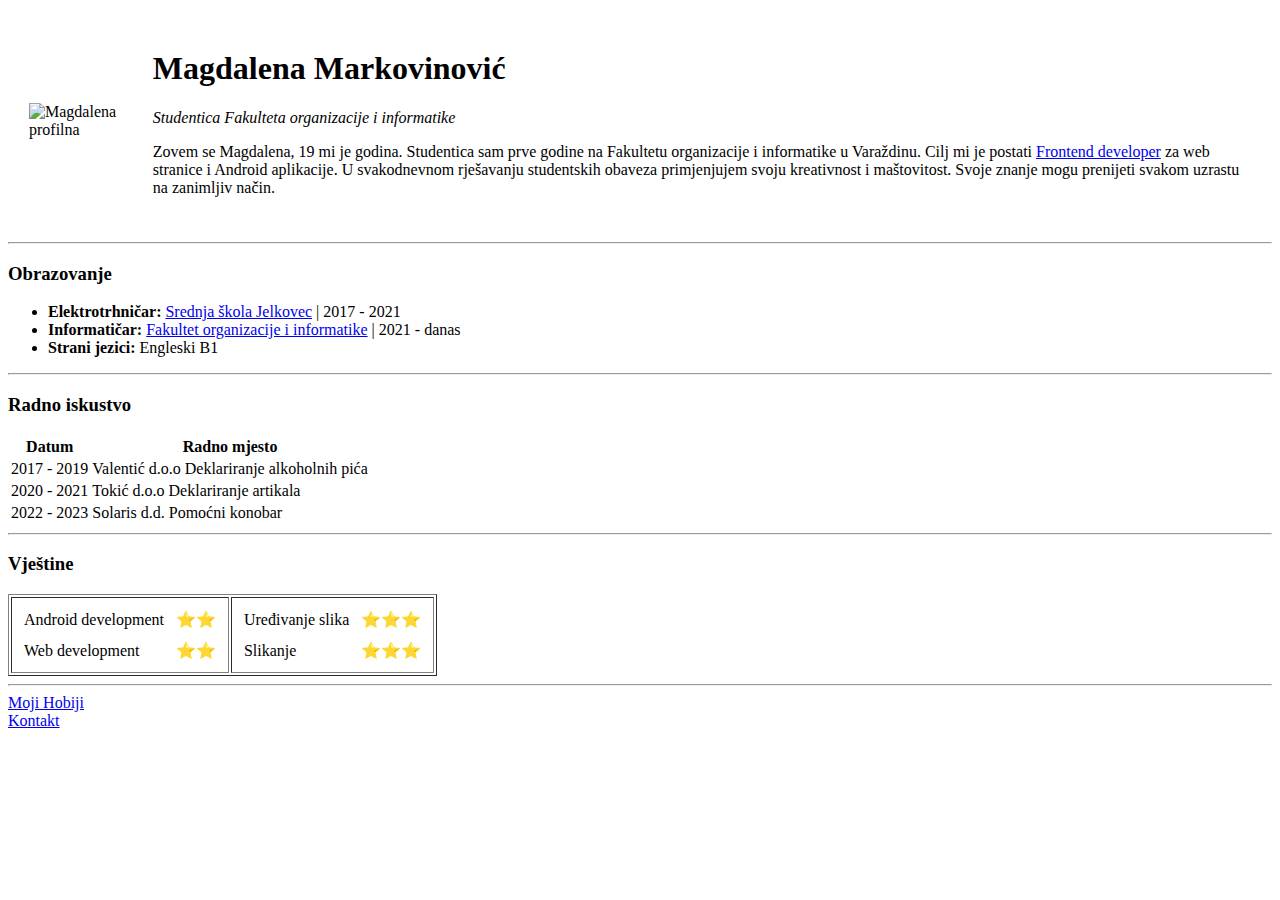
==== index.html @ 9ccb820f "Nova osobna stranica s CV-om" ====
<!DOCTYPE html>
<html lang="en">
<head>
    <meta charset="UTF-8">
    <meta http-equiv="X-UA-Compatible" content="IE=edge">
    <meta name="viewport" content="width=device-width, initial-scale=1.0">
    <title>Magdalenina stranica</title>
</head>
<body>
    <table cellspacing="20">
        <tr>
            <td><img src="https://mmarkovinovic.files.wordpress.com/2021/11/dsc_3919-1.jpg?w=303" alt="Magdalena profilna"></td>
            <td>
                <h1>Magdalena Markovinović</h1>
                <em><!--Preporuča se korištenje em elementa za italic text-->
                    <p>Studentica Fakulteta organizacije i informatike</p>
                </em>

                <p>Zovem se Magdalena, 19 mi je godina. Studentica sam
                    prve godine na Fakultetu organizacije i informatike u
                    Varaždinu. Cilj mi je postati <a href="https://www.w3schools.com/whatis/whatis_frontenddev.asp">Frontend developer</a> za web
                    stranice i Android aplikacije. U svakodnevnom rješavanju
                    studentskih obaveza primjenjujem svoju kreativnost i
                    maštovitost. Svoje znanje mogu prenijeti svakom uzrastu
                    na zanimljiv način. </p>
            </td>
        </tr>
    </table>
        <hr>

        <h3>Obrazovanje </h3>
        <ul><!--Preporuča se korištenje strong elementa za bold text-->
            <li><strong>Elektrotrhničar: </strong><a href="http://www.ss-jelkovec.skole.hr/"> Srednja škola Jelkovec</a> | 2017 - 2021</li>
            <li><strong>Informatičar: </strong> <a href="https://www.foi.unizg.hr/">Fakultet organizacije i informatike</a> | 2021 - danas</li>
            <li><strong>Strani jezici: </strong>Engleski B1</li>
        </ul>
    <hr>   
        <h3>Radno iskustvo</h3>
        <table>
            <thead>
                <tr>
                    <th>Datum</th>
                    <th>Radno mjesto</tr>
                </th>
            </thead>
            <tbody>
                <tr>
                    <td>2017 - 2019</td>
                    <td>Valentić d.o.o Deklariranje alkoholnih pića</td>
                </tr>
                <tr>
                    <td>2020 - 2021</td>
                    <td>Tokić d.o.o Deklariranje artikala</td>
                </tr>
                <tr>
                    <td>2022 - 2023</td>
                    <td>Solaris d.d. Pomoćni konobar</td>
                </tr>
            </tbody>
        </table>
    <hr>
        <h3>Vještine</h3>
        <table border="1">
            <tr>
                <td>
                    <table cellspacing="10">
                    <tr>
                        <td>Android development</td>
                        <td>⭐⭐</tr>
                    </tr>
                    <tr>
                        <td>Web development</td>
                        <td> ⭐⭐</td>
                        </td>
                    </tr>
                    </table>
                </td>
                <td>
                    <table cellspacing="10">
                    <tr>
                        <td>Uređivanje slika</td>
                        <td>⭐⭐⭐</tr>
                    </tr>
                    <tr>
                        <td>Slikanje</td>
                        <td> ⭐⭐⭐</td>
                        </td>
                    </tr>
                    </table>
                </td>
            </tr>
        </table>
        <hr>
        <a href="hobbi.html">Moji Hobiji</a>
        <br>   
        <a href="kontakt.html">Kontakt</a>
</body>
</html>
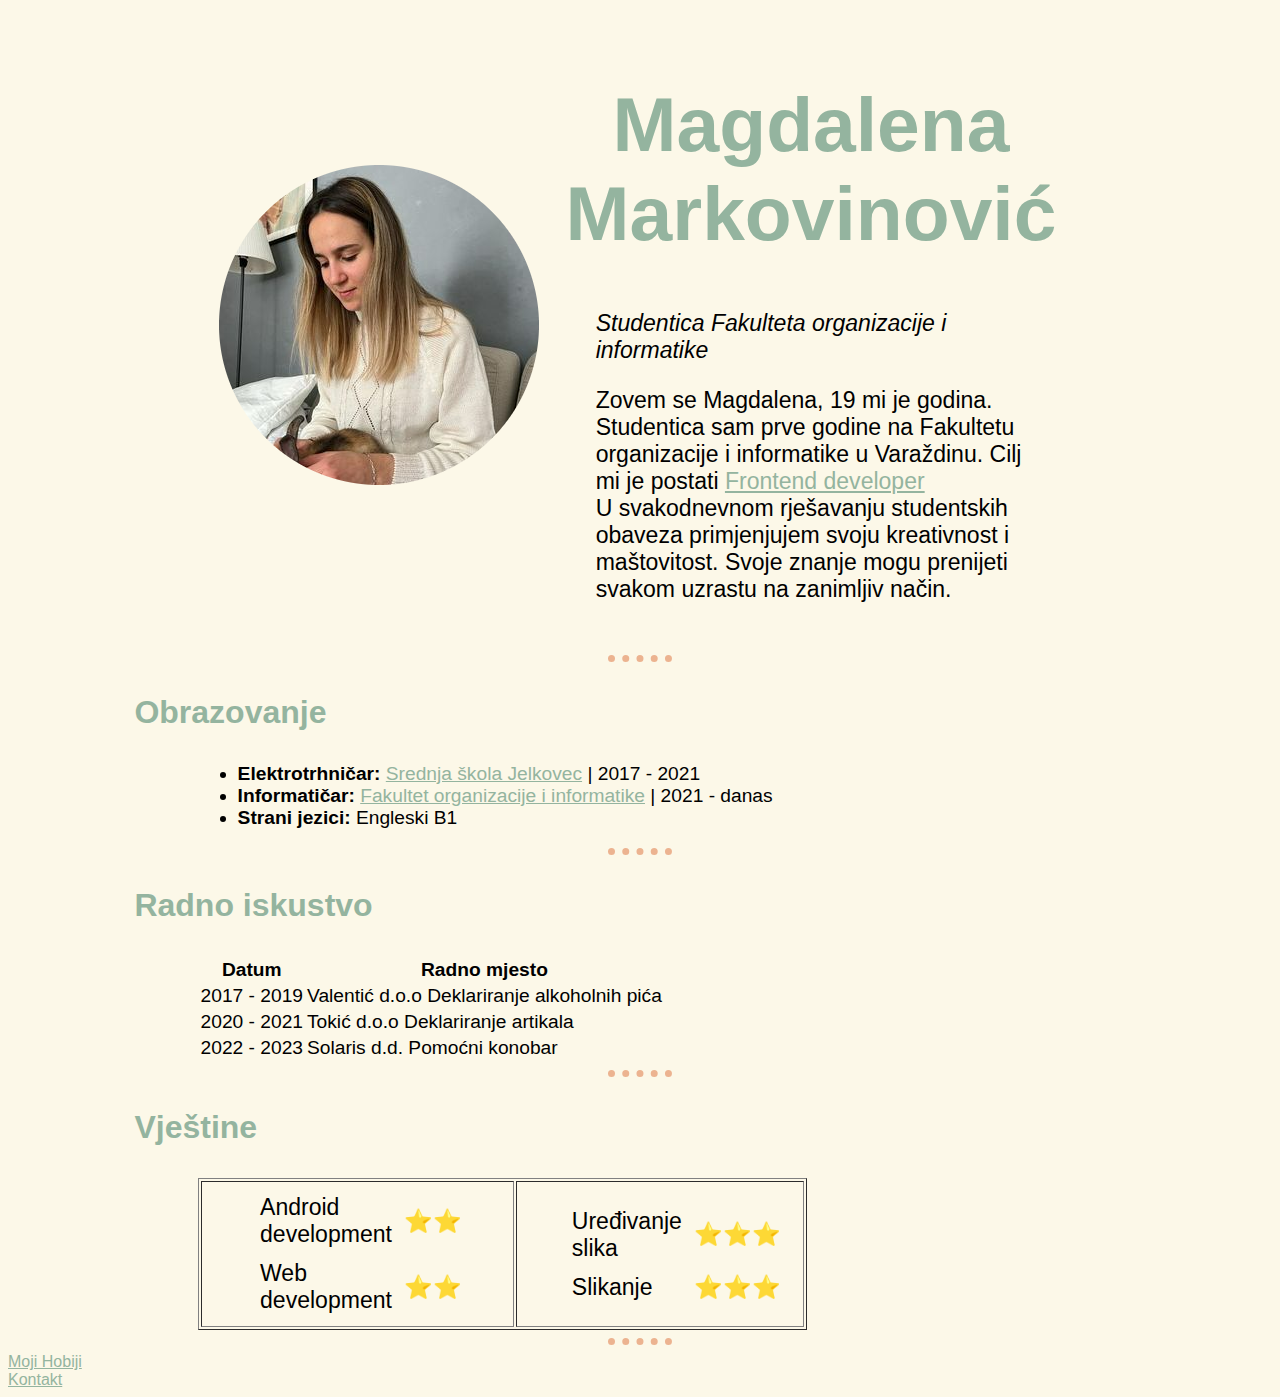
==== commit e86c7a81: "Dodavanje CSSa" ====
--- a/index.html
+++ b/index.html
@@ -5,11 +5,12 @@
     <meta http-equiv="X-UA-Compatible" content="IE=edge">
     <meta name="viewport" content="width=device-width, initial-scale=1.0">
     <title>Magdalenina stranica</title>
+    <link rel="stylesheet" href="CSS/styles.css">
 </head>
 <body>
     <table cellspacing="20">
         <tr>
-            <td><img src="https://mmarkovinovic.files.wordpress.com/2021/11/dsc_3919-1.jpg?w=303" alt="Magdalena profilna"></td>
+            <td><img src="slike/megi_i_zeko.png" alt="Magdalena profilna"></td>
             <td>
                 <h1>Magdalena Markovinović</h1>
                 <em><!--Preporuča se korištenje em elementa za italic text-->
@@ -18,8 +19,8 @@
 
                 <p>Zovem se Magdalena, 19 mi je godina. Studentica sam
                     prve godine na Fakultetu organizacije i informatike u
-                    Varaždinu. Cilj mi je postati <a href="https://www.w3schools.com/whatis/whatis_frontenddev.asp">Frontend developer</a> za web
-                    stranice i Android aplikacije. U svakodnevnom rješavanju
+                    Varaždinu. Cilj mi je postati <a href="https://www.w3schools.com/whatis/whatis_frontenddev.asp">Frontend developer</a><br>
+                    U svakodnevnom rješavanju
                     studentskih obaveza primjenjujem svoju kreativnost i
                     maštovitost. Svoje znanje mogu prenijeti svakom uzrastu
                     na zanimljiv način. </p>
--- a/CSS/styles.css
+++ b/CSS/styles.css
@@ -0,0 +1,39 @@
+body{
+    background-color: #FCF8E8;
+    font-family: -apple-system, BlinkMacSystemFont, 'Segoe UI', Roboto, Oxygen, Ubuntu, Cantarell, 'Open Sans', 'Helvetica Neue', sans-serif;
+}
+hr{
+    border-style: dotted none none;
+    border-width: 7px;
+    border-color: #ECB390;
+    width: 5%;
+}
+h1{
+    color: #94B49F;
+    font-size: 400%;
+    text-align: center;
+}
+h3{
+    color: #94B49F;
+    font-size: 200%;
+    margin-left: 10%;
+    margin-right: 10%;
+}
+p{
+    font-size: 1.2em;
+    margin-left: 7%;
+    margin-right: 7%;
+}
+ul {
+    font-size: 1.2em; 
+    margin-left: 15%;
+    margin-right: 15%;  
+}
+table {
+    font-size: 1.2em;
+    margin-left: 15%;
+    margin-right: 15%;
+}
+a {
+    color:#94B49F ;
+}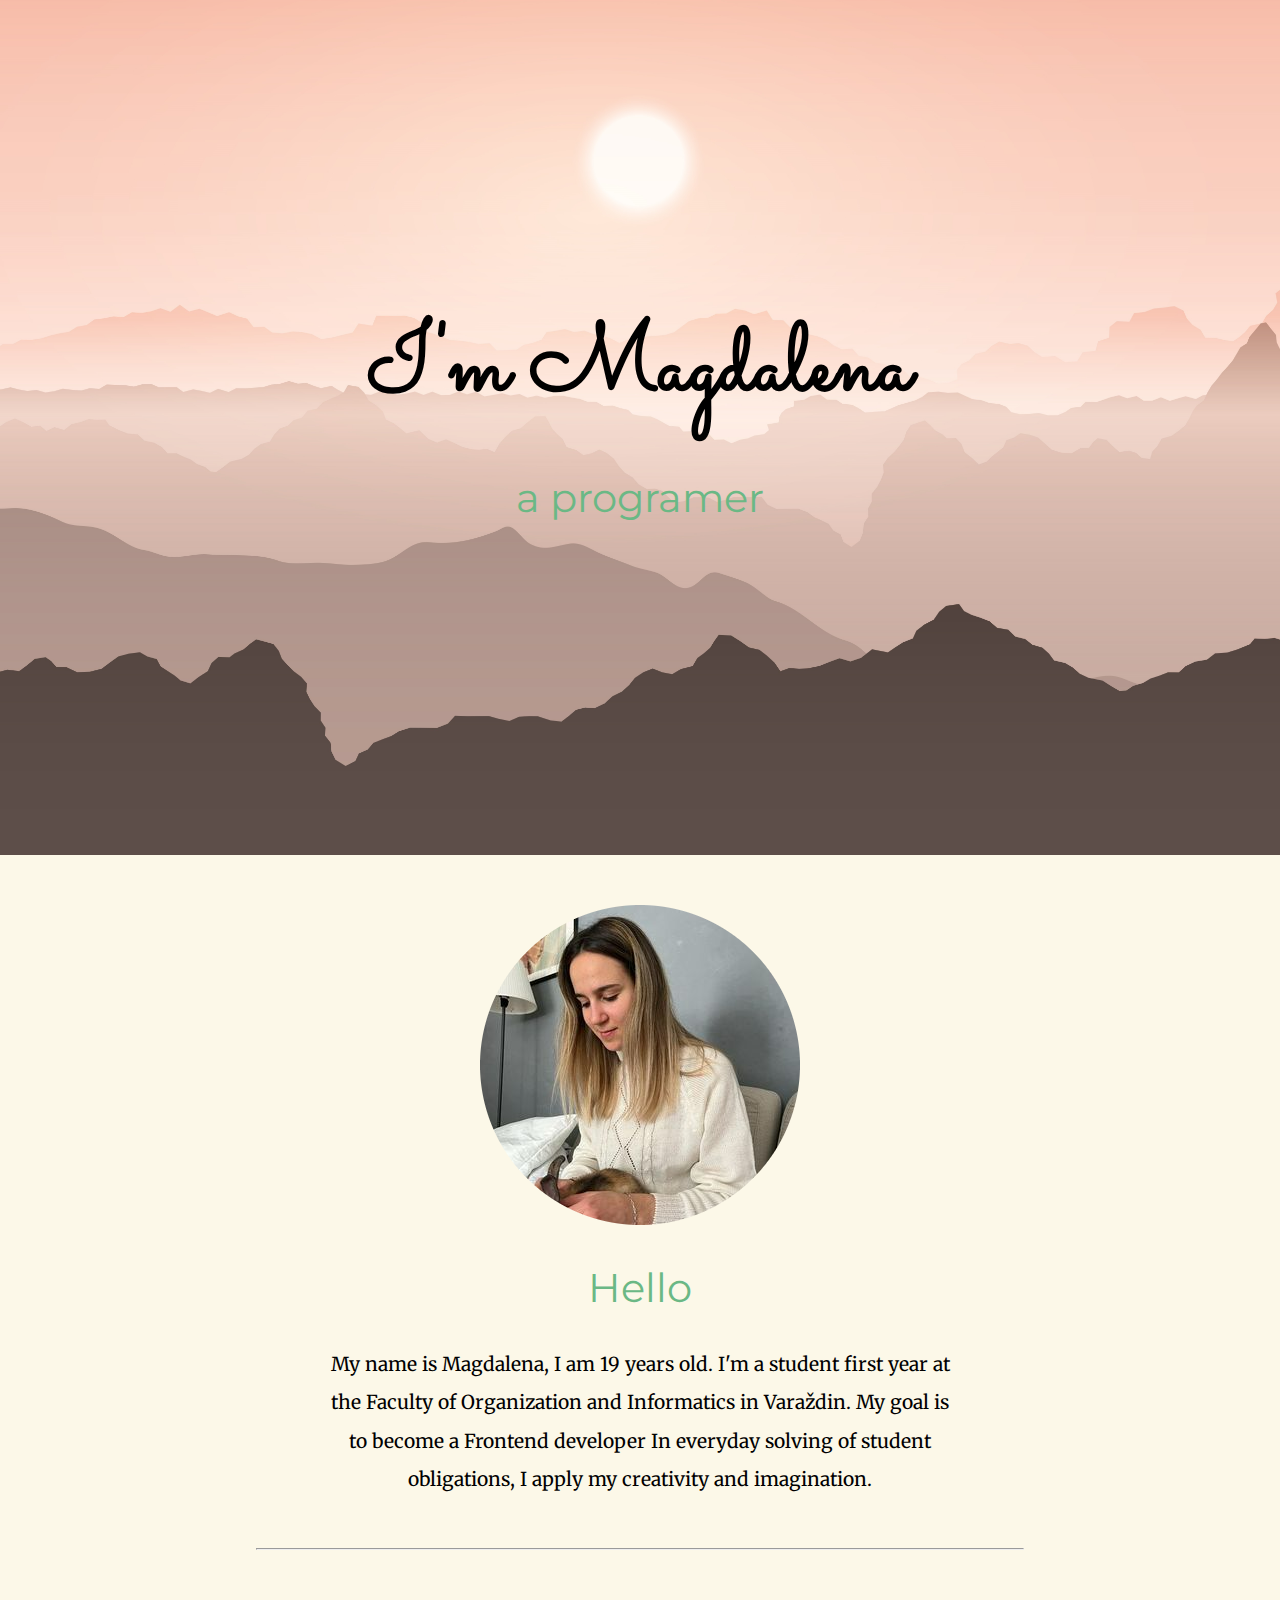
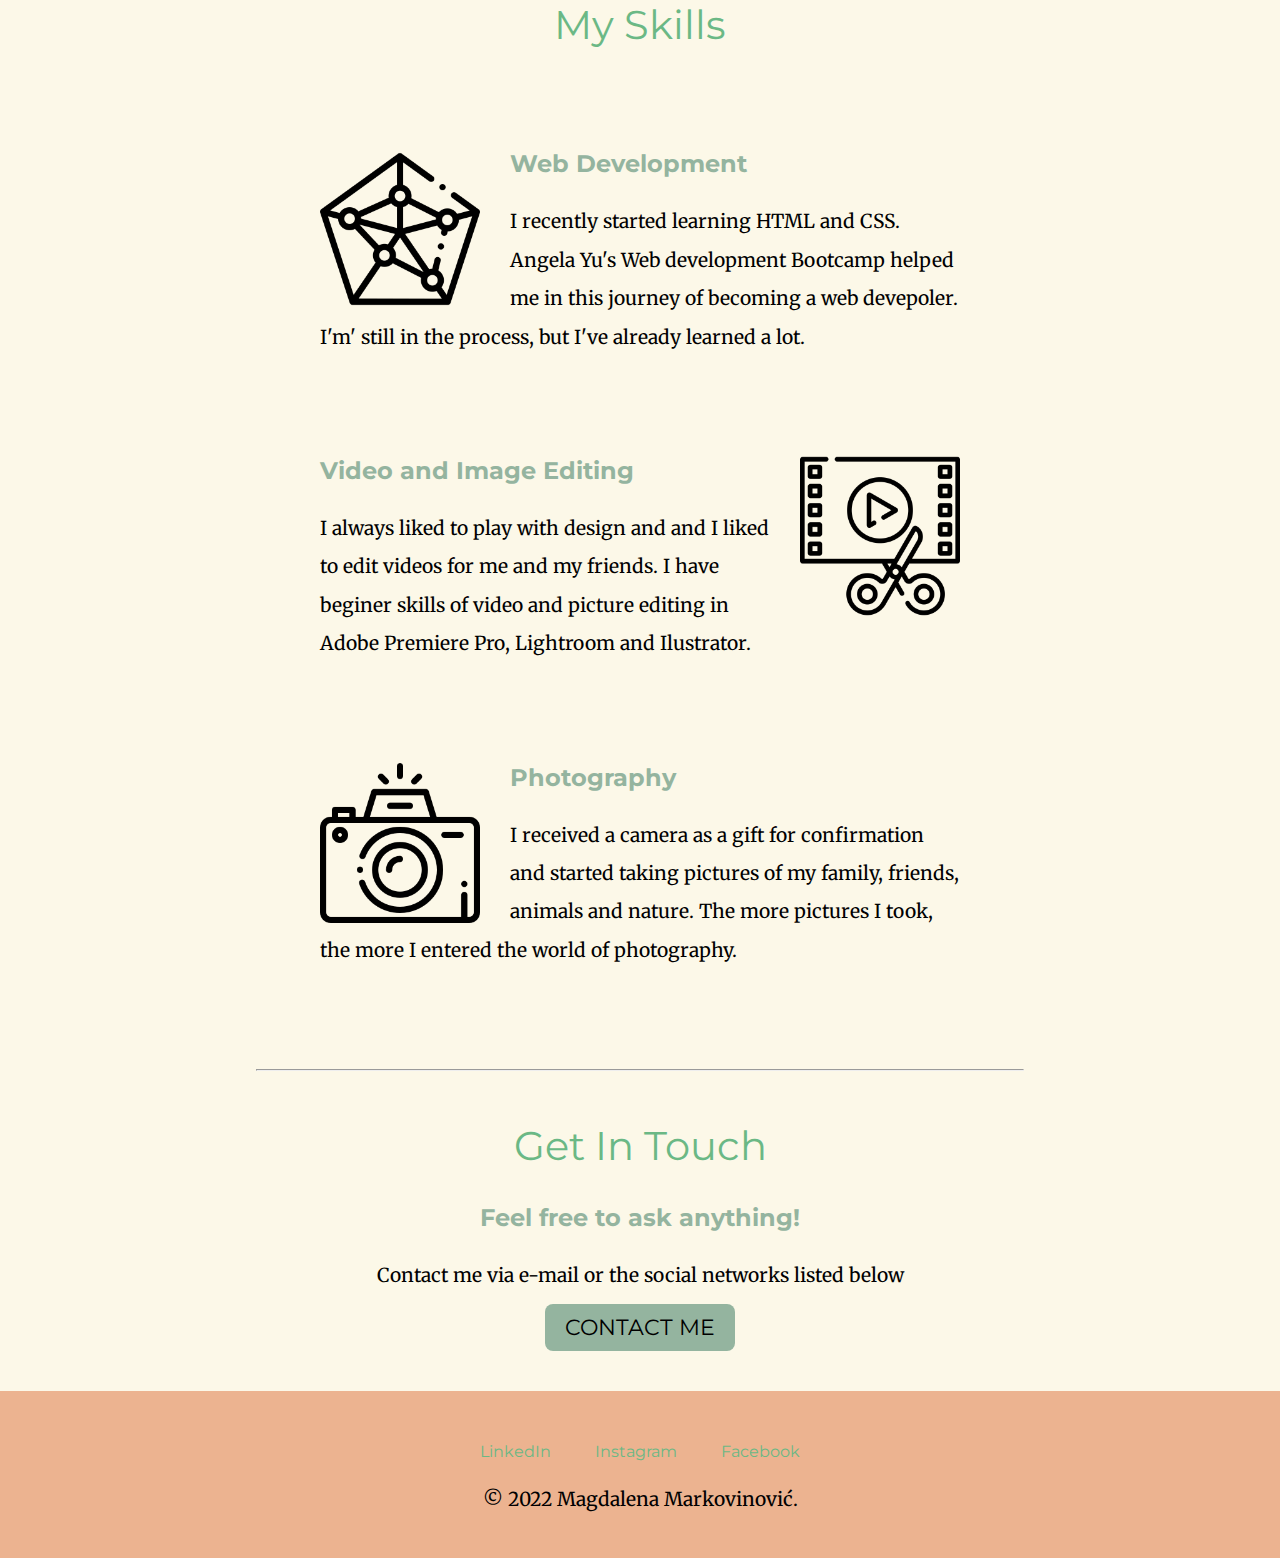
==== commit ac90b746: "My Site CSS" ====
--- a/index.html
+++ b/index.html
@@ -4,96 +4,75 @@
     <meta charset="UTF-8">
     <meta http-equiv="X-UA-Compatible" content="IE=edge">
     <meta name="viewport" content="width=device-width, initial-scale=1.0">
-    <title>Magdalenina stranica</title>
-    <link rel="stylesheet" href="CSS/styles.css">
+    <link rel="stylesheet" href="css/style.css">
+    <link rel="icon" href="slike/android-chrome-192x192.png">
+    <link rel="preconnect" href="https://fonts.googleapis.com">
+    <link rel="preconnect" href="https://fonts.gstatic.com" crossorigin>
+    <link href="https://fonts.googleapis.com/css2?family=Merriweather&family=Montserrat&family=Sacramento&display=swap" rel="stylesheet">
+    <title>Magdalena</title>
 </head>
 <body>
-    <table cellspacing="20">
-        <tr>
-            <td><img src="slike/megi_i_zeko.png" alt="Magdalena profilna"></td>
-            <td>
-                <h1>Magdalena Markovinović</h1>
-                <em><!--Preporuča se korištenje em elementa za italic text-->
-                    <p>Studentica Fakulteta organizacije i informatike</p>
-                </em>
+    <div class="top_container">
+        <div class="naslov">
+            <h1>I'm Magdalena</h1>
+            <h2>a programer</h2 >
+        </div>
+    </div>
 
-                <p>Zovem se Magdalena, 19 mi je godina. Studentica sam
-                    prve godine na Fakultetu organizacije i informatike u
-                    Varaždinu. Cilj mi je postati <a href="https://www.w3schools.com/whatis/whatis_frontenddev.asp">Frontend developer</a><br>
-                    U svakodnevnom rješavanju
-                    studentskih obaveza primjenjujem svoju kreativnost i
-                    maštovitost. Svoje znanje mogu prenijeti svakom uzrastu
-                    na zanimljiv način. </p>
-            </td>
-        </tr>
-    </table>
+    <div class="mid_container">
+        <div class="profile">
+          <img class="megi-prf" src="slike/megi_i_zeko.png" alt="Magdalena-profil">
+                <h2>Hello</h2>
+                <p>My name is Magdalena, I am 19 years old. I'm a student
+                  first year at the Faculty of Organization and Informatics in
+                  Varaždin. My goal is to become a Frontend developer
+                  In everyday solving
+                  of student obligations, I apply my creativity and
+                  imagination.</p>
+        </div>
+        <hr>
+        <div class="skills">
+          <h2>My Skills</h2>
+          <div class="skill-row">
+            <img class="web-pht" src="slike/personal.png" alt="skills-png">
+            <h3>Web Development</h3>
+            <p> I recently started learning HTML and CSS. Angela Yu's Web development Bootcamp helped me in this journey of becoming a web devepoler.
+              I'm' still in the process, but I've already learned a lot.
+            </p>
+          </div>
+
+          <div class="skill-row">
+              <img class="video-png" src="slike/video-editing.png" alt="skills-png">
+              <h3>Video and Image Editing</h3>
+              <p>I always liked to play with design and and I liked to edit videos for me and my friends.
+                I have beginer skills of video and picture editing in Adobe Premiere Pro, Lightroom and Ilustrator.
+              </p>
+          </div>
+
+          <div class="skill-row">
+            <img class="web-pht" src="slike/photography.png" alt="skills-png">
+              <h3>Photography</h3>
+              <p>I received a camera as a gift for confirmation and started taking pictures of my family, friends, animals and nature.
+                The more pictures I took, the more I entered the world of photography.</p>
+          </div>
         <hr>
 
-        <h3>Obrazovanje </h3>
-        <ul><!--Preporuča se korištenje strong elementa za bold text-->
-            <li><strong>Elektrotrhničar: </strong><a href="http://www.ss-jelkovec.skole.hr/"> Srednja škola Jelkovec</a> | 2017 - 2021</li>
-            <li><strong>Informatičar: </strong> <a href="https://www.foi.unizg.hr/">Fakultet organizacije i informatike</a> | 2021 - danas</li>
-            <li><strong>Strani jezici: </strong>Engleski B1</li>
-        </ul>
-    <hr>   
-        <h3>Radno iskustvo</h3>
-        <table>
-            <thead>
-                <tr>
-                    <th>Datum</th>
-                    <th>Radno mjesto</tr>
-                </th>
-            </thead>
-            <tbody>
-                <tr>
-                    <td>2017 - 2019</td>
-                    <td>Valentić d.o.o Deklariranje alkoholnih pića</td>
-                </tr>
-                <tr>
-                    <td>2020 - 2021</td>
-                    <td>Tokić d.o.o Deklariranje artikala</td>
-                </tr>
-                <tr>
-                    <td>2022 - 2023</td>
-                    <td>Solaris d.d. Pomoćni konobar</td>
-                </tr>
-            </tbody>
-        </table>
-    <hr>
-        <h3>Vještine</h3>
-        <table border="1">
-            <tr>
-                <td>
-                    <table cellspacing="10">
-                    <tr>
-                        <td>Android development</td>
-                        <td>⭐⭐</tr>
-                    </tr>
-                    <tr>
-                        <td>Web development</td>
-                        <td> ⭐⭐</td>
-                        </td>
-                    </tr>
-                    </table>
-                </td>
-                <td>
-                    <table cellspacing="10">
-                    <tr>
-                        <td>Uređivanje slika</td>
-                        <td>⭐⭐⭐</tr>
-                    </tr>
-                    <tr>
-                        <td>Slikanje</td>
-                        <td> ⭐⭐⭐</td>
-                        </td>
-                    </tr>
-                    </table>
-                </td>
-            </tr>
-        </table>
-        <hr>
-        <a href="hobbi.html">Moji Hobiji</a>
-        <br>   
-        <a href="kontakt.html">Kontakt</a>
+        <div class="contact-me">
+          <h2>Get In Touch</h2>
+          <h3>Feel free to ask anything!</h3>
+          <p>Contact me via e-mail or the social networks listed below</p>
+          <a class="btn" href="mailto:name@email.com">CONTACT ME</a>
+        </div>
+      </div>
+    </div>
+      
+      
+      <div class="bottom_container">
+        <a class="footer-link" href="https://www.linkedin.com/in/magdalena-markovinovi%C4%87-12b856188/">LinkedIn</a>
+        <a class="footer-link" href="https://www.instagram.com/mmarkovinovic_/">Instagram</a>
+        <a class="footer-link" href="https://www.facebook.com/megi.markovinovic.9/">Facebook</a>
+        <p class="copy-right">© 2022 Magdalena Markovinović.</p>
+      </div>
+      
 </body>
 </html>--- a/css/style.css
+++ b/css/style.css
@@ -0,0 +1,93 @@
+/***********************************************************DEFAULT*OBJEKTI****************************************************/ 
+body{
+    margin: 0px;
+    background-color: #FCF8E8;
+    text-align: center;
+    font-family:'Merriweather', serif;
+}
+h1{
+    margin: 0;
+    font-family: 'Sacramento', cursive;
+    font-size: 6rem;
+} 
+h2{
+    color: #6bb885;
+    font-family: 'Montserrat', sans-serif;
+    font-size: 2.5rem;
+    font-weight: normal;
+}
+h3{
+    color: #94B49F;
+    font-family: 'Montserrat', sans-serif;
+    font-size: 1.5rem;    
+}
+p{
+    font-size: larger;
+    line-height: 2;
+}
+hr{
+    margin: 50px 20%;
+}
+a{
+    color: #6bb885;
+    padding: 20px;
+    font-family: 'Montserrat', sans-serif;
+    text-decoration: none;
+}
+/***********************************************************KLASE**************************************************************/ 
+.top_container{
+    background-color: #ECB390;
+    padding: 300px 0px;
+    background-image: url("../slike/mountain-landscape.jpg");
+    background-position: center;
+    background-repeat: no-repeat;
+    background-size: cover;
+}
+.mid_container{
+    position: relative;
+    margin: 50px auto;
+}
+.bottom_container{
+    background-color: #ECB390;
+    padding: 50px 0 20px;
+
+}
+.profile{
+    width: 50%;
+    margin: auto;
+}
+.skill-row{
+    width: 50%;
+    margin: 100px auto;
+    text-align: left;
+}
+.web-pht{
+    width: 25%;
+    float: left;
+    margin-right: 30px;
+}
+.video-png{
+    width: 25%;
+    float: right;
+    margin-left: 30px;
+}
+.btn{
+    color: #94B49F;
+    -webkit-border-radius: 8;
+    -moz-border-radius: 8;
+    border-radius: 8px;
+    font-family: 'Montserrat', sans-serif;
+    color: #000000;
+    font-size: 22px;
+    background: #94B49F;
+    padding: 10px 20px 10px 20px;
+    text-decoration: none;
+  }
+  .btn:hover {
+    background: #6bb885;
+    text-decoration: none;
+  }
+  a:hover{
+    color: #FCF8E8;
+  }
+/**********************************************ID-JEVI**************************************************************/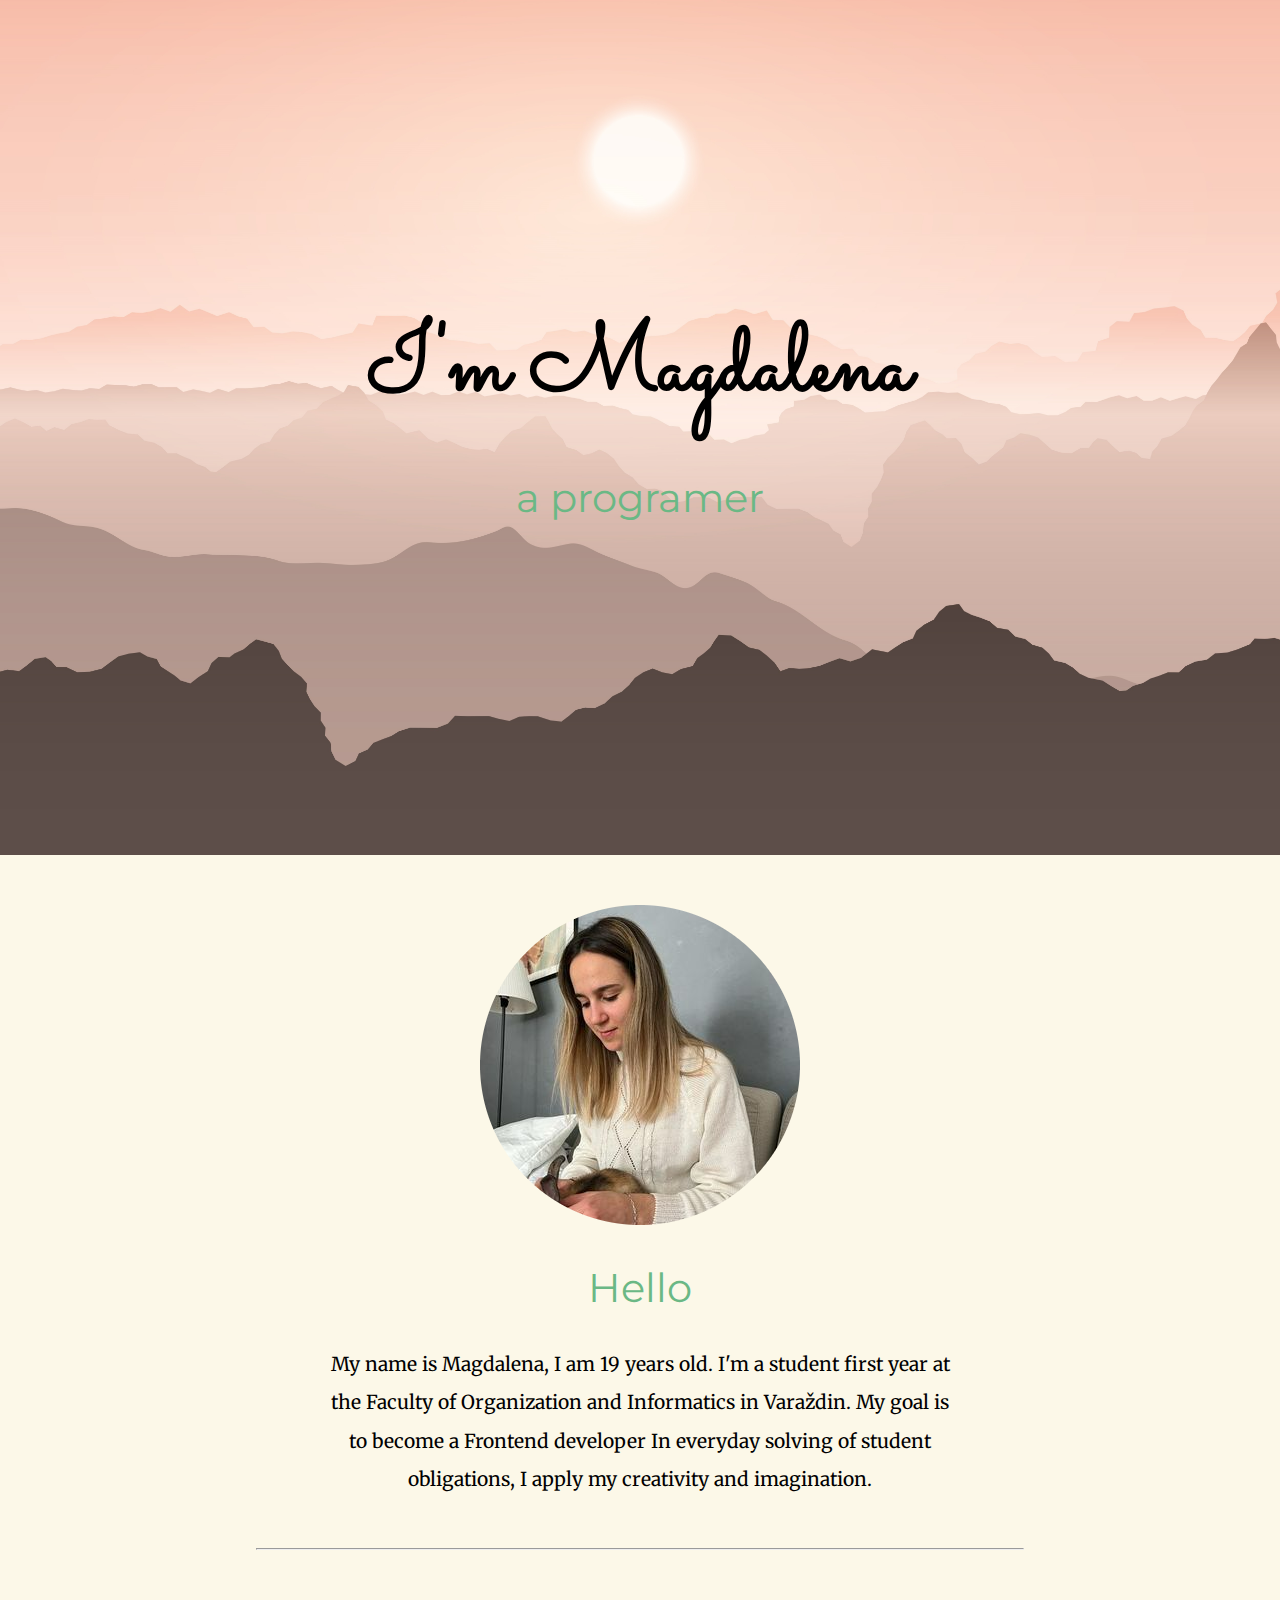
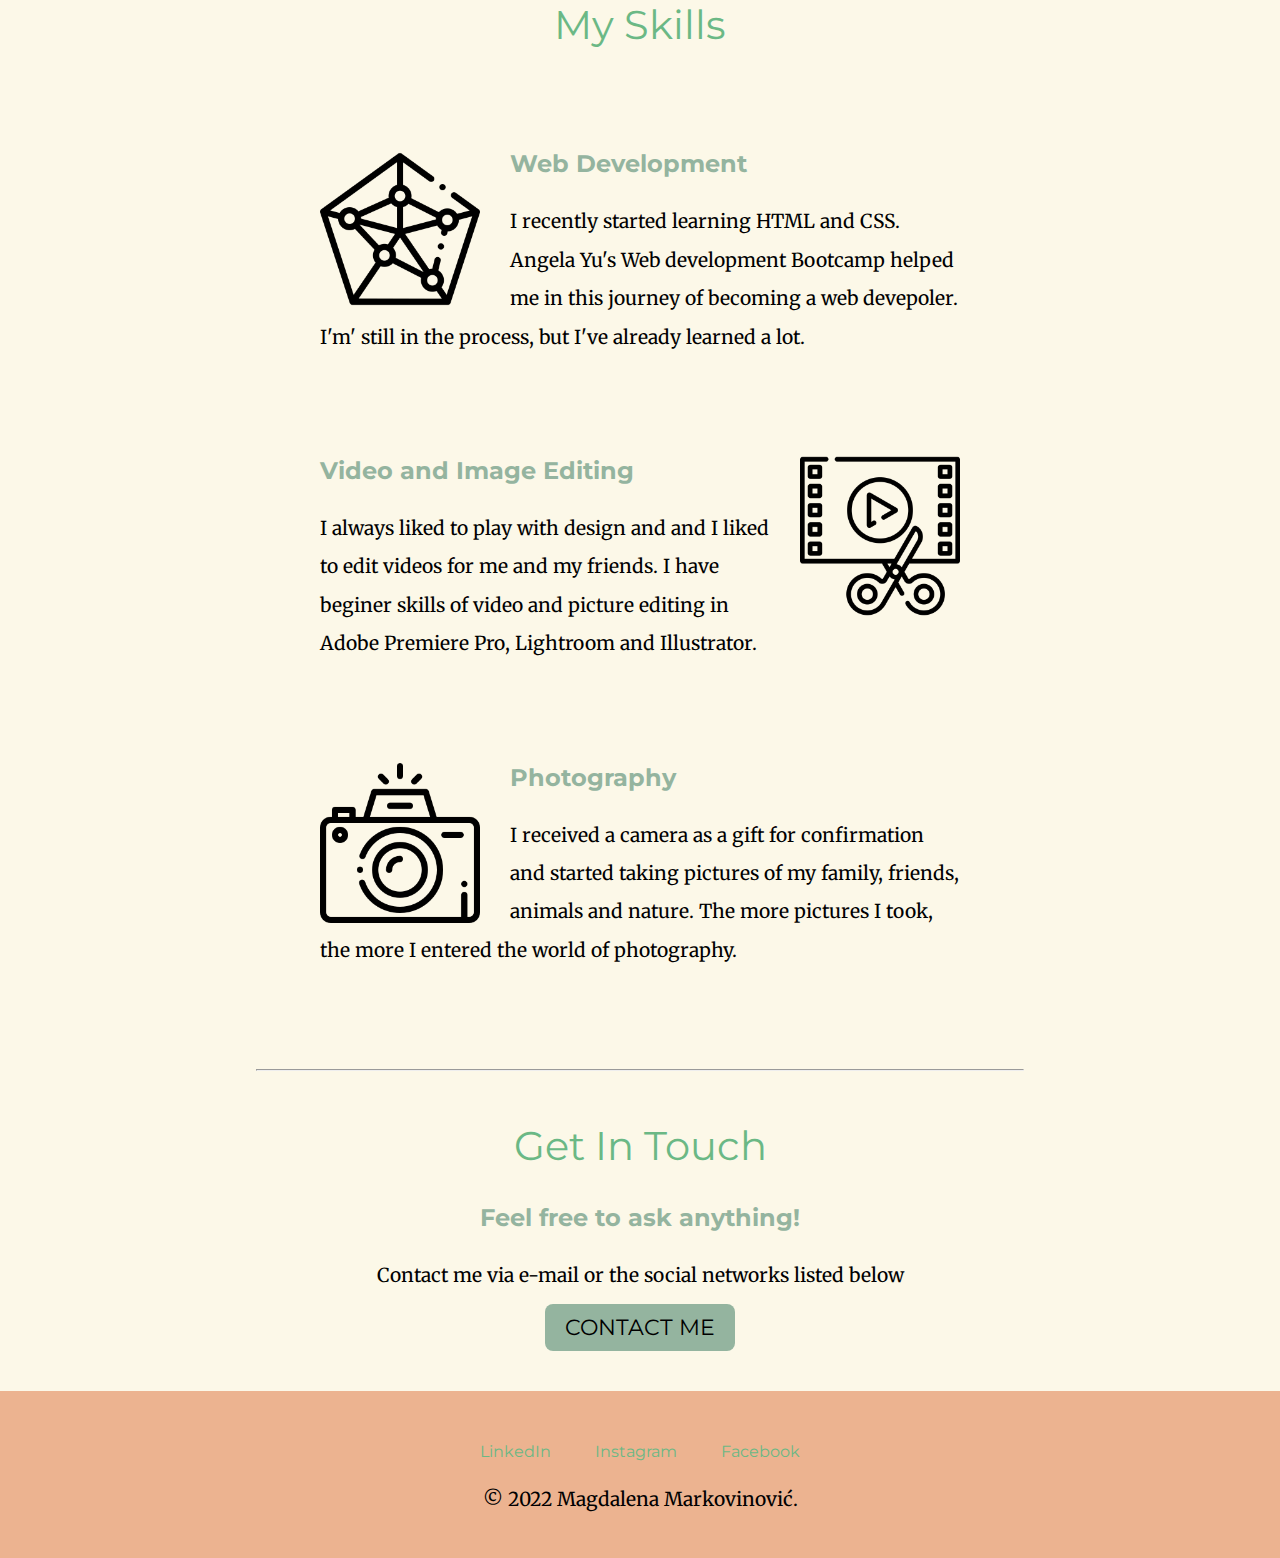
==== commit b32847bd: "Update index.html" ====
--- a/index.html
+++ b/index.html
@@ -45,7 +45,7 @@
               <img class="video-png" src="slike/video-editing.png" alt="skills-png">
               <h3>Video and Image Editing</h3>
               <p>I always liked to play with design and and I liked to edit videos for me and my friends.
-                I have beginer skills of video and picture editing in Adobe Premiere Pro, Lightroom and Ilustrator.
+                I have beginer skills of video and picture editing in Adobe Premiere Pro, Lightroom and Illustrator.
               </p>
           </div>
 
@@ -75,4 +75,4 @@
       </div>
       
 </body>
-</html>+</html>
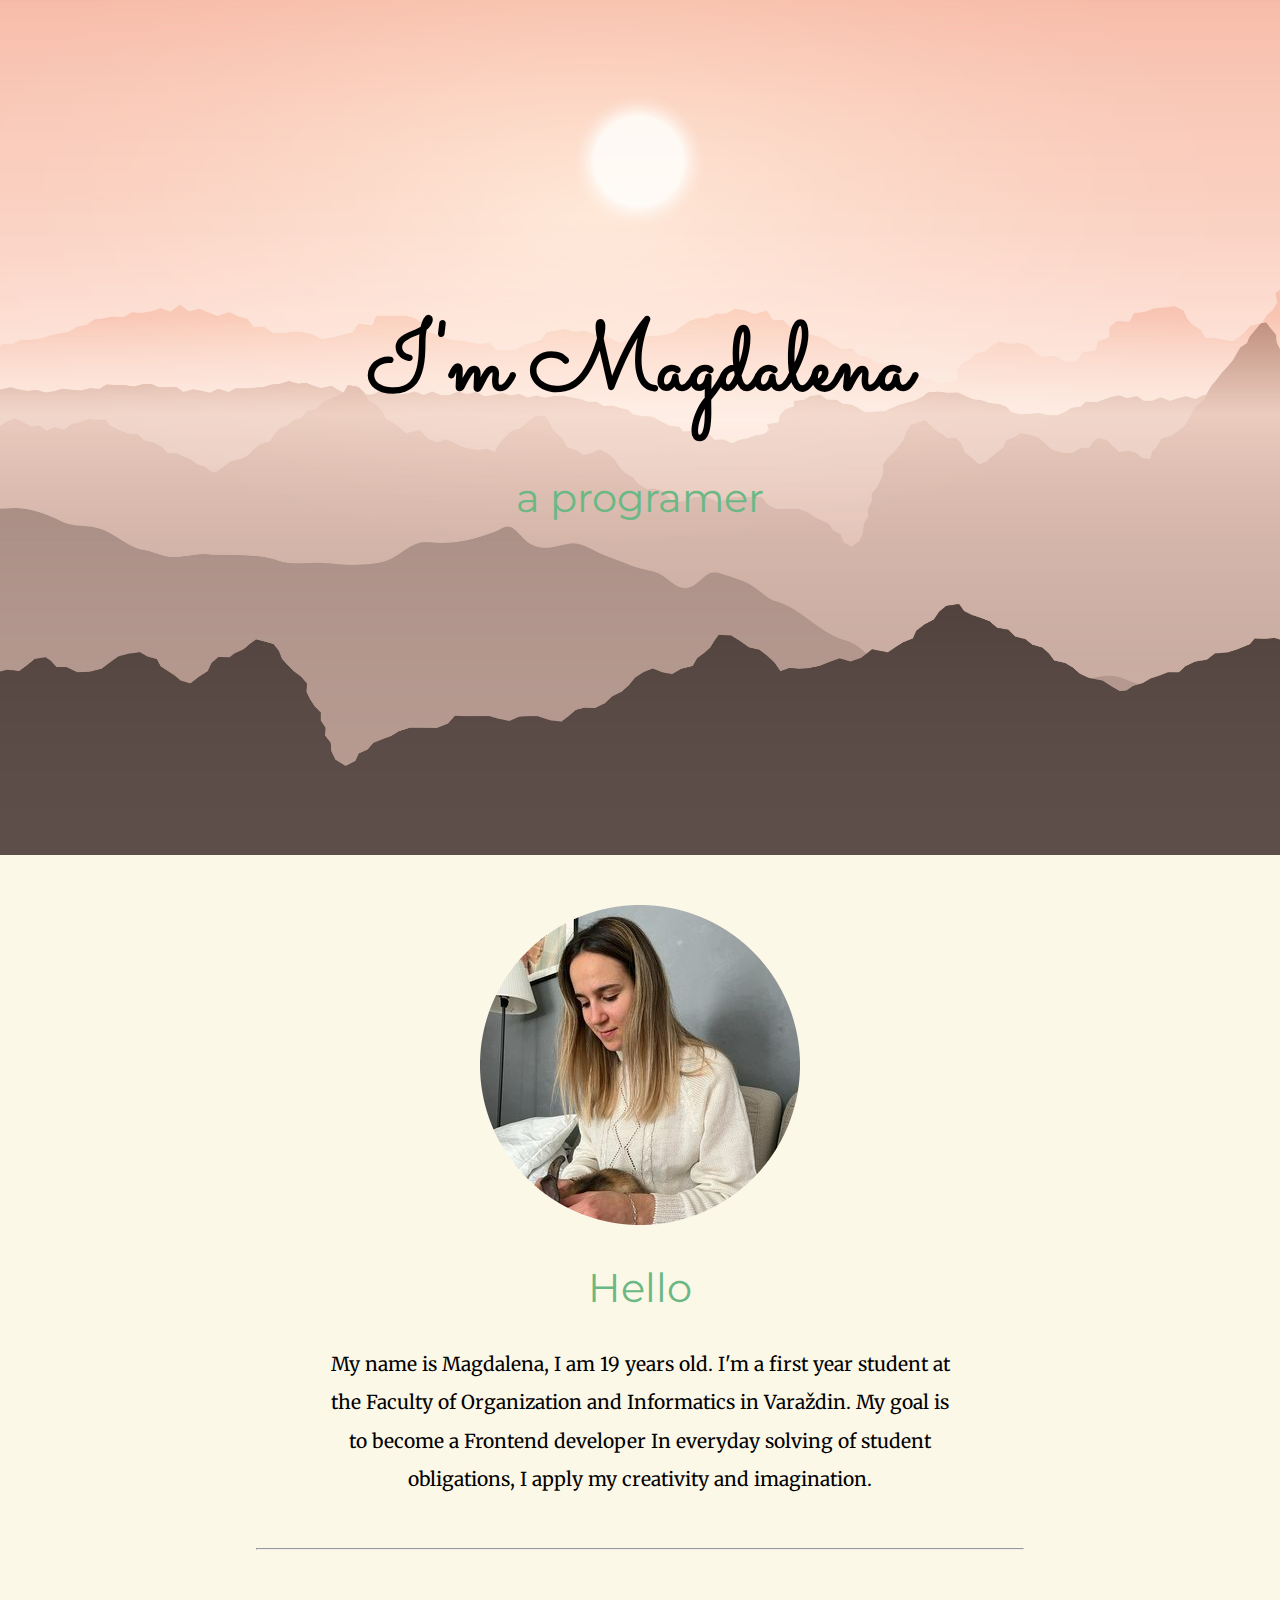
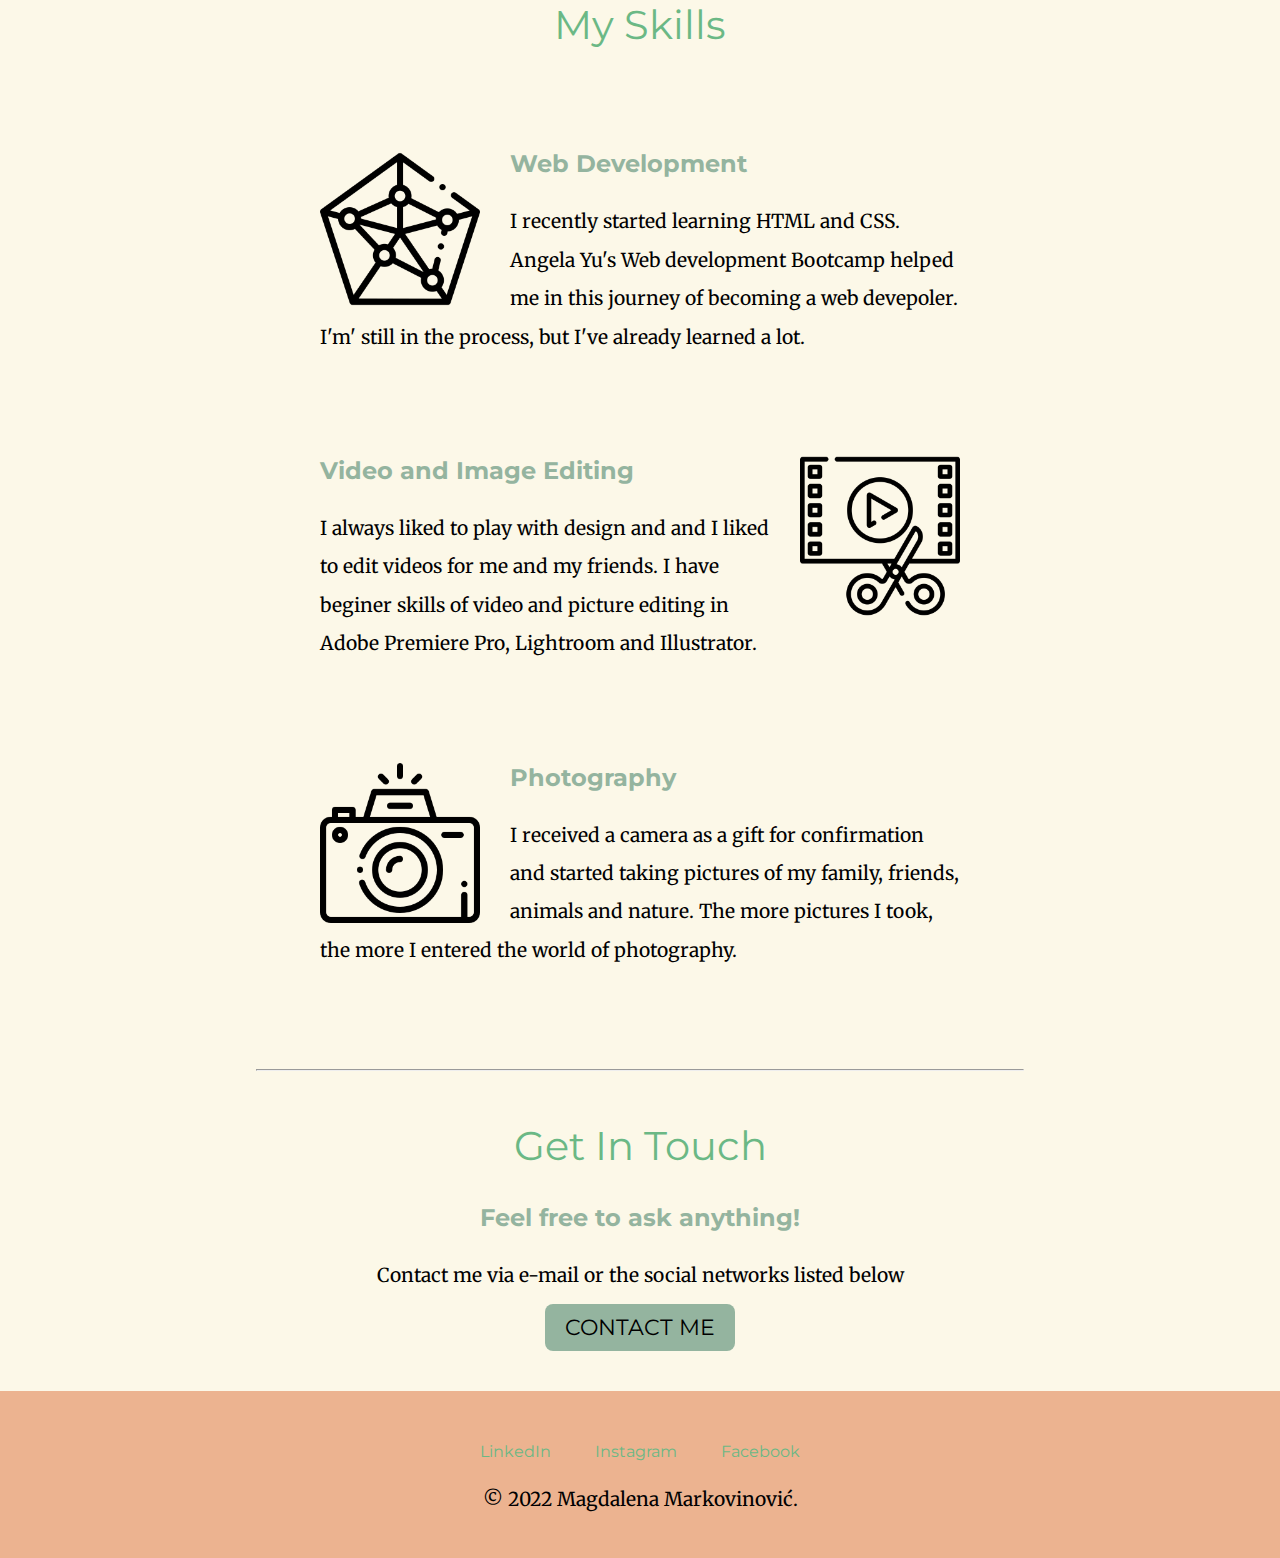
==== commit c57633db: "Ispravak gramatike" ====
--- a/index.html
+++ b/index.html
@@ -23,8 +23,8 @@
         <div class="profile">
           <img class="megi-prf" src="slike/megi_i_zeko.png" alt="Magdalena-profil">
                 <h2>Hello</h2>
-                <p>My name is Magdalena, I am 19 years old. I'm a student
-                  first year at the Faculty of Organization and Informatics in
+                <p>My name is Magdalena, I am 19 years old. I'm a
+                  first year student at the Faculty of Organization and Informatics in
                   Varaždin. My goal is to become a Frontend developer
                   In everyday solving
                   of student obligations, I apply my creativity and
